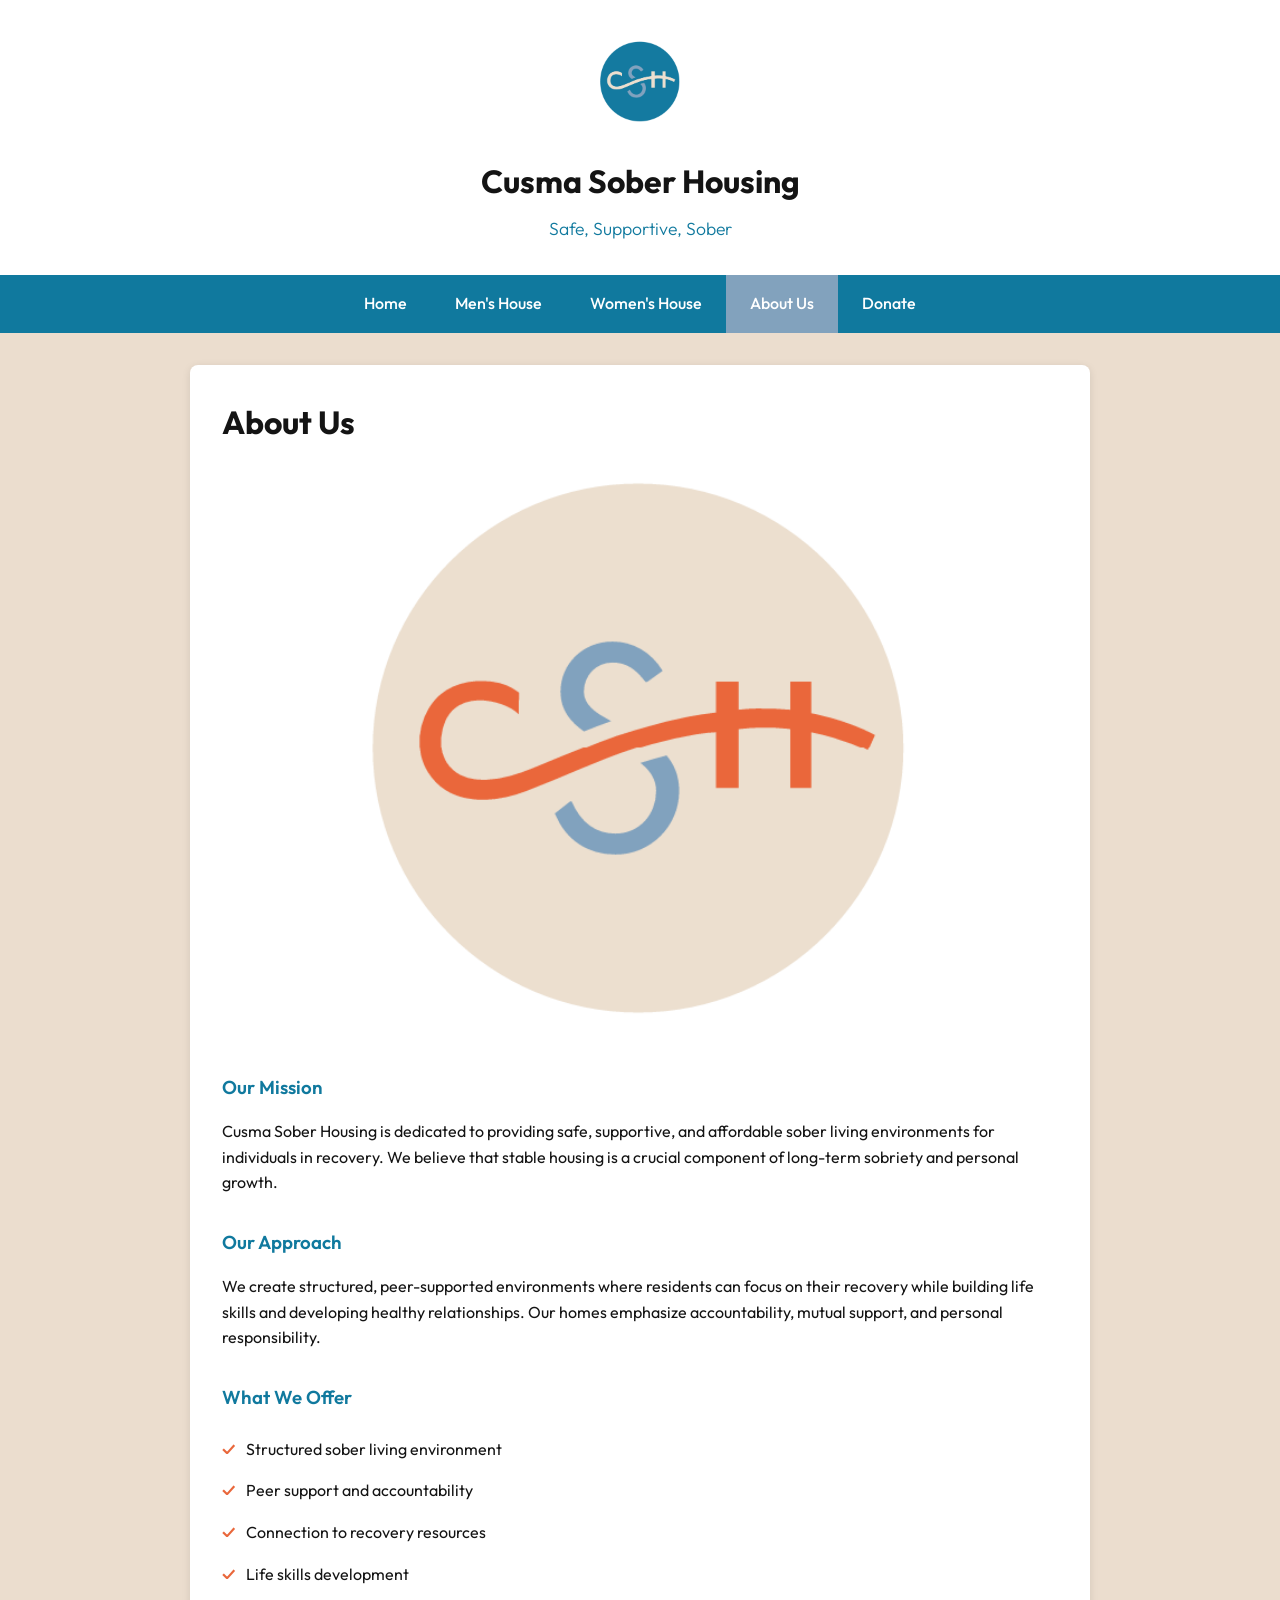
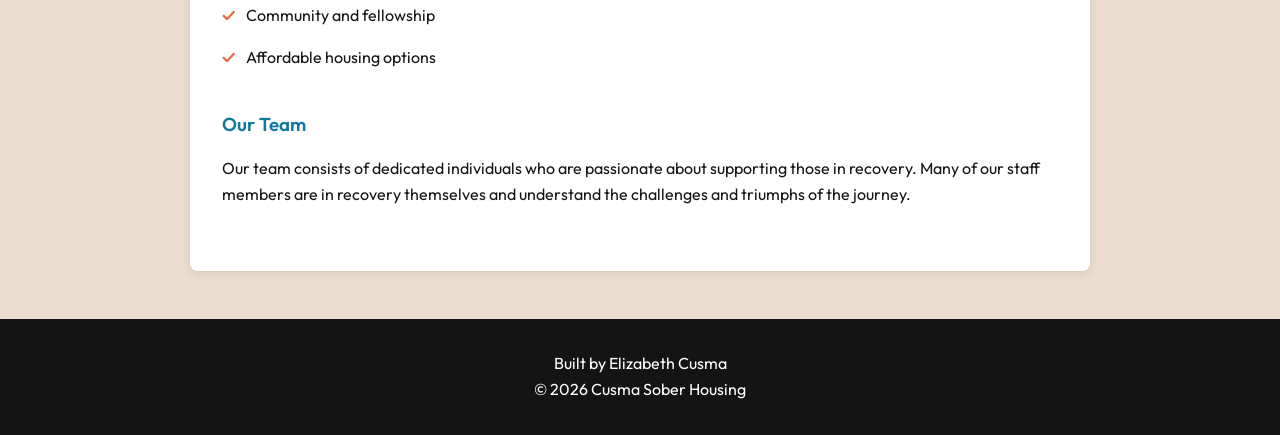
==== about.html @ 9097e98c "Splitting site into multiple html files for SEO, actual direct links that will work, saner routing, " ====
<!doctype html>
<html lang="en">
  <head>
    <meta charset="UTF-8" />
    <meta name="viewport" content="width=device-width, initial-scale=1.0" />
    <title>PAGE TITLE | Cusma Sober Housing</title>

    <link rel="icon" href="public/images/favicon.ico" />
    <link rel="stylesheet" href="public/styles.css" />

    <link rel="preconnect" href="https://fonts.googleapis.com" />
    <link rel="preconnect" href="https://fonts.gstatic.com" crossorigin />
    <link href="https://fonts.googleapis.com/css2?family=Outfit:wght@300;400;500;600;700;800&display=swap" rel="stylesheet" />
  </head>

  <body>
    <!-- Header -->
    <div class="header">
      <img src="public/images/csh-logo.png" alt="Cusma Sober Housing" class="avatar" />
      <h1>Cusma Sober Housing</h1>
      <p class="tagline">Safe, Supportive, Sober</p>
    </div>

    <!-- Nav -->
    <nav>
      <a href="index.html">Home</a>
      <a href="mens-house.html">Men's House</a>
      <a href="womens-house.html">Women's House</a>
      <a href="about.html" class="active">About Us</a>
      <a href="donate.html">Donate</a>
    </nav>

    <!-- Page Content -->
    <div class="container">
      <div class="page-content">
          <h2>About Us</h2>
          <img src="public/images/csh-tan-logo.png" alt="About Us" />

          <div class="info-section">
            <h3>Our Mission</h3>
            <p>
              Cusma Sober Housing is dedicated to providing safe, supportive,
              and affordable sober living environments for individuals in
              recovery. We believe that stable housing is a crucial component of
              long-term sobriety and personal growth.
            </p>
          </div>

          <div class="info-section">
            <h3>Our Approach</h3>
            <p>
              We create structured, peer-supported environments where residents
              can focus on their recovery while building life skills and
              developing healthy relationships. Our homes emphasize
              accountability, mutual support, and personal responsibility.
            </p>
          </div>

          <div class="info-section">
            <h3>What We Offer</h3>
            <ul class="info-list">
              <li>Structured sober living environment</li>
              <li>Peer support and accountability</li>
              <li>Connection to recovery resources</li>
              <li>Life skills development</li>
              <li>Community and fellowship</li>
              <li>Affordable housing options</li>
            </ul>
          </div>

          <div class="info-section">
            <h3>Our Team</h3>
            <p>
              Our team consists of dedicated individuals who are passionate
              about supporting those in recovery. Many of our staff members are
              in recovery themselves and understand the challenges and triumphs
              of the journey.
            </p>
          </div>
        </div>
      </div>
      
    <!-- Footer -->
    <div class="footer">
      <p>Built by Elizabeth Cusma</p>
      <p>&copy; 2026 Cusma Sober Housing</p>
    </div>

    <!-- Modal (keep this for galleries) -->
    <div id="photoModal" class="modal" onclick="closeModal()">
      <span class="close-modal">&times;</span>
      <img class="modal-content" id="modalImg" />
    </div>

    <!-- Minimal JS (only what you still need) -->
    <script>
      function openModal(galleryItem) {
        event.stopPropagation();
        const modal = document.getElementById("photoModal");
        const modalImg = document.getElementById("modalImg");
        const img = galleryItem.querySelector("img");

        modal.classList.add("active");
        modalImg.src = img.src;
      }

      function closeModal() {
        document.getElementById("photoModal").classList.remove("active");
      }

      document.addEventListener("keydown", function (e) {
        if (e.key === "Escape") closeModal();
      });
    </script>
  </body>
</html>
---- public/styles.css ----
* {
  margin: 0;
  padding: 0;
  box-sizing: border-box;
}

body {
  font-family:
    "Outfit",
    -apple-system,
    BlinkMacSystemFont,
    "Segoe UI",
    sans-serif;
  line-height: 1.6;
  color: #141414;
  background: #ebddce;
  font-weight: 400;
}

.header {
  background: #ffffff;
  padding: 2rem;
  text-align: center;
  box-shadow: 0 2px 4px rgba(0, 0, 0, 0.1);
}

.avatar {
  width: 100px;
  height: 100px;
  border-radius: 8px;
  margin-bottom: 1rem;
  object-fit: contain;
  padding: 0.5rem;
}

h1 {
  color: #141414;
  font-size: 2rem;
  margin-bottom: 0.5rem;
  font-weight: 700;
}

.tagline {
  color: #10799e;
  font-size: 1.1rem;
  font-weight: 300;
}

nav {
  background: #10799e;
  padding: 0;
  display: flex;
  justify-content: center;
  flex-wrap: wrap;
}

nav a {
  color: white;
  text-decoration: none;
  padding: 1rem 1.5rem;
  display: inline-block;
  transition: background 0.3s;
  font-weight: 500;
}

nav a:hover,
nav a.active {
  background: #82a2bd;
}

.container {
  max-width: 1400px;
  margin: 2rem auto;
  padding: 0 1rem;
}

.page {
  display: none;
}

.page.active {
  display: block;
}

.blocks-grid {
  display: grid;
  grid-template-columns: repeat(auto-fit, minmax(280px, 1fr));
  gap: 2rem;
  margin-top: 2rem;
}

.block {
  background: white;
  border-radius: 8px;
  overflow: hidden;
  box-shadow: 0 2px 8px rgba(0, 0, 0, 0.1);
  transition:
    transform 0.3s,
    box-shadow 0.3s;
  cursor: pointer;
}

.block:hover {
  transform: translateY(-4px);
  box-shadow: 0 4px 12px rgba(0, 0, 0, 0.15);
}

.block img {
  width: 100%;
  height: auto;
  object-fit: center;
}

.block-content {
  padding: 1.5rem;
}

.block h2 {
  color: #141414;
  margin-bottom: 0.5rem;
  font-weight: 700;
}

.block p {
  color: #10799e;
  font-weight: 400;
}

.page-content {
  background: white;
  padding: 2rem;
  border-radius: 8px;
  box-shadow: 0 2px 8px rgba(0, 0, 0, 0.1);
  width: 75%;
  max-width: 900px;
  margin: 0 auto;
}

.page-content h2 {
  color: #141414;
  margin-bottom: 1rem;
  font-size: 2rem;
  font-weight: 700;
}

.page-content img {
  display: block;
  width: 75%;
  max-width: 600px;
  border-radius: 8px;
  margin: 1rem auto;
}

.info-section {
  margin: 2rem 0;
}

.info-section h3 {
  color: #10799e;
  margin-bottom: 1rem;
  font-weight: 600;
}

.info-section p {
  font-weight: 400;
}

.info-list {
  list-style: none;
  padding-left: 0;
}

.info-list li {
  padding: 0.5rem 0;
  padding-left: 1.5rem;
  position: relative;
}

.info-list li:before {
  content: "✓";
  position: absolute;
  left: 0;
  color: #e9673b;
  font-weight: bold;
}

.footer {
  background: #141414;
  color: white;
  text-align: center;
  padding: 2rem;
  margin-top: 3rem;
}

.footer a {
  color: #82a2bd;
  text-decoration: none;
}

.footer a:hover {
  text-decoration: underline;
}

.donate-btn {
  background: #e9673b;
  color: white;
  padding: 1rem 2rem;
  border: none;
  border-radius: 4px;
  font-size: 1.1rem;
  cursor: pointer;
  transition: background 0.3s;
  margin-top: 1rem;
  font-weight: 600;
  font-family: "Outfit", sans-serif;
}

.donate-btn:hover {
  background: #10799e;
}

.photo-gallery {
  margin: 2rem 0;
}

.gallery-grid {
  display: grid;
  grid-template-columns: repeat(auto-fit, minmax(250px, 1fr));
  gap: 1rem;
  margin-top: 1rem;
}

.gallery-item {
  position: relative;
  overflow: hidden;
  border-radius: 8px;
  box-shadow: 0 2px 8px rgba(0, 0, 0, 0.1);
  aspect-ratio: 4/3;
  cursor: pointer;
  transition: transform 0.3s;
  background: #e8dfd4;
}

.gallery-item:hover {
  transform: scale(1.05);
}

.gallery-item img {
  width: 100%;
  height: 100%;
  object-fit: contain;
  object-position: center;
  display: block;
}

.gallery-caption {
  position: absolute;
  bottom: 0;
  left: 0;
  right: 0;
  background: rgba(0, 0, 0, 0.7);
  color: white;
  padding: 0.5rem;
  font-size: 0.9rem;
  text-align: center;
}

.modal {
  display: none;
  position: fixed;
  z-index: 1000;
  left: 0;
  top: 0;
  width: 100%;
  height: 100%;
  background-color: rgba(0, 0, 0, 0.9);
}

.modal.active {
  display: flex;
  align-items: center;
  justify-content: center;
}

.modal-content {
  max-width: 90%;
  max-height: 90%;
  object-fit: contain;
}

.close-modal {
  position: absolute;
  top: 20px;
  right: 35px;
  color: #f1f1f1;
  font-size: 40px;
  font-weight: bold;
  cursor: pointer;
}

.close-modal:hover {
  color: #bbb;
}
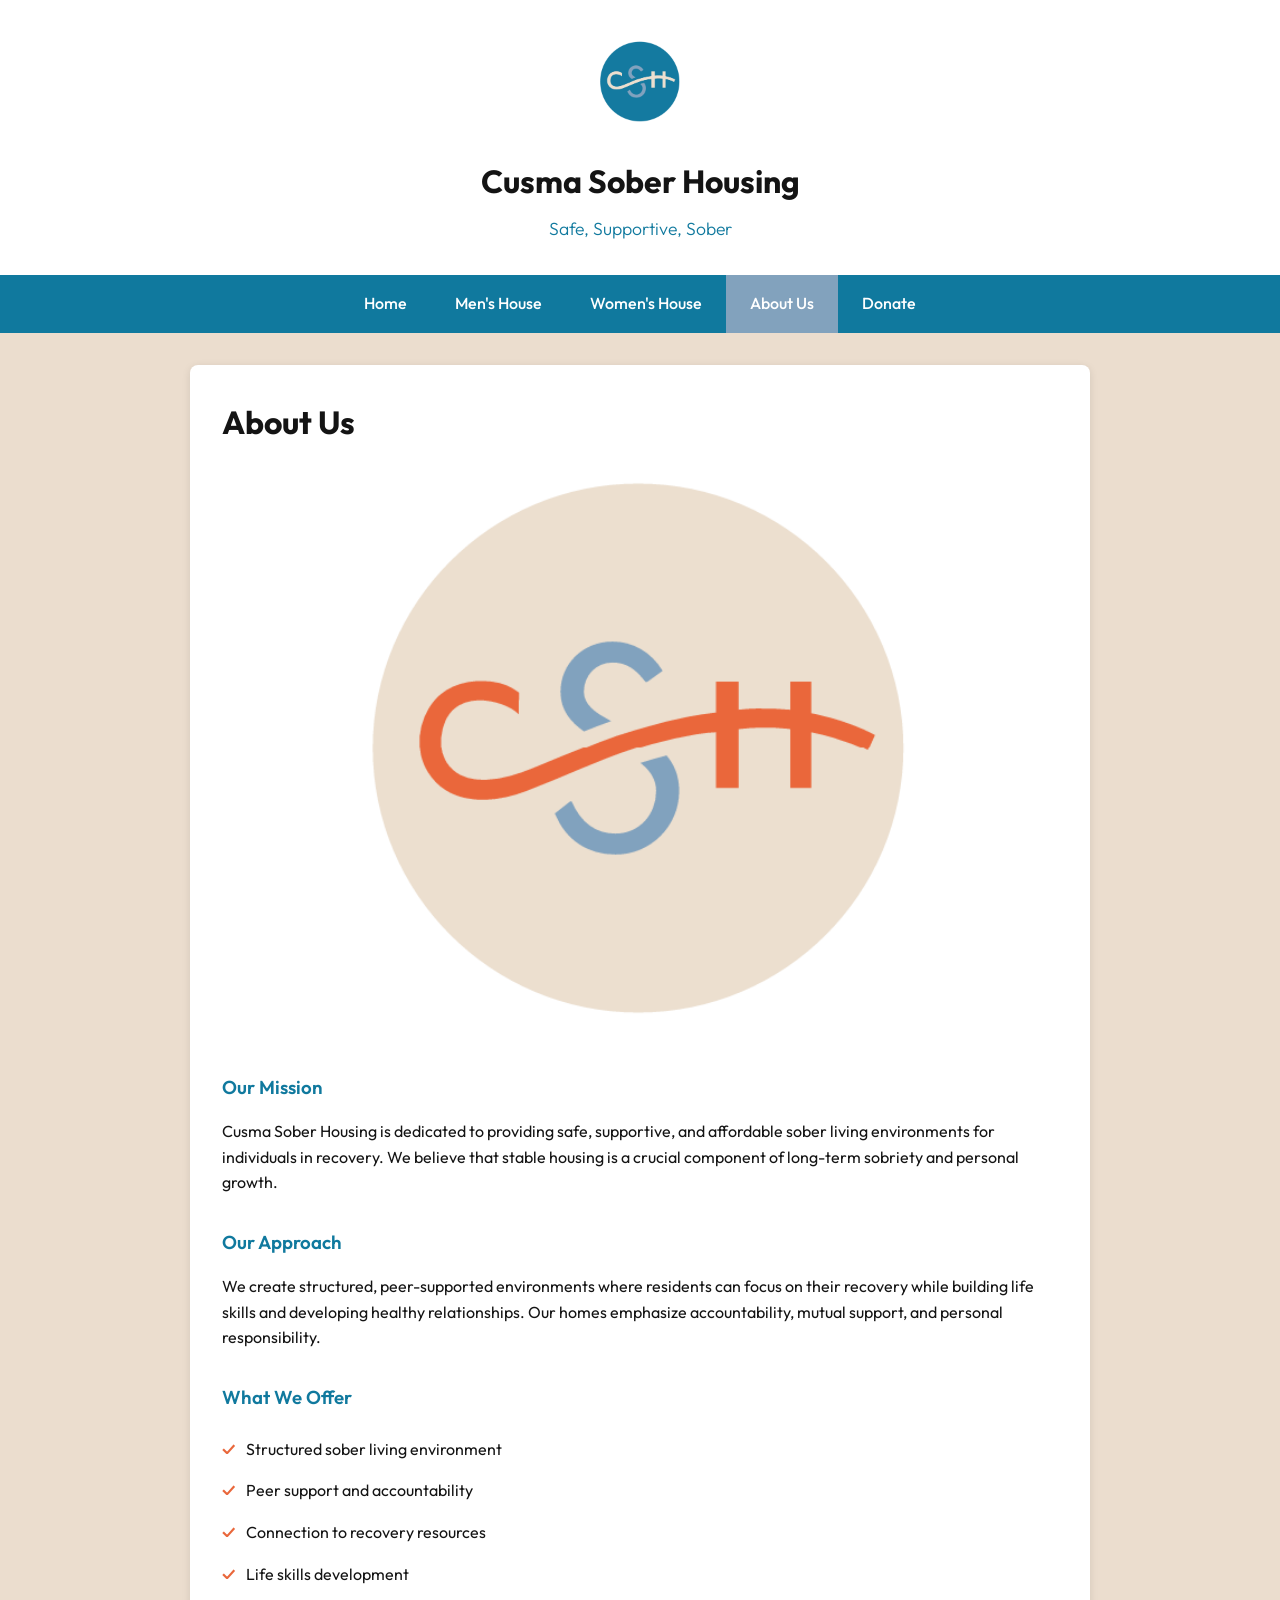
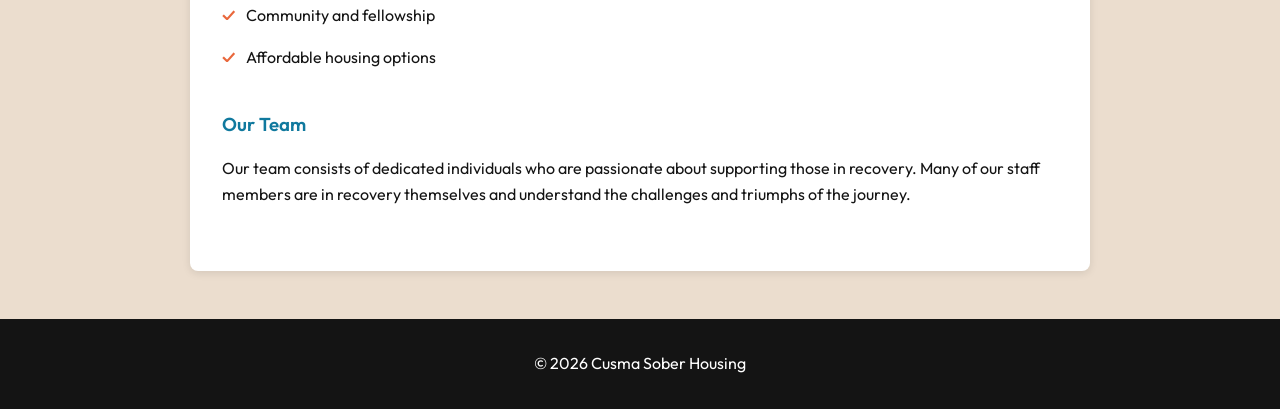
==== commit 3660baa4: "Clean up footer, make contact info more prominent" ====
--- a/about.html
+++ b/about.html
@@ -3,7 +3,7 @@
   <head>
     <meta charset="UTF-8" />
     <meta name="viewport" content="width=device-width, initial-scale=1.0" />
-    <title>PAGE TITLE | Cusma Sober Housing</title>
+    <title>About | Cusma Sober Housing</title>
 
     <link rel="icon" href="public/images/favicon.ico" />
     <link rel="stylesheet" href="public/styles.css" />
@@ -11,7 +11,8 @@
     <link rel="preconnect" href="https://fonts.googleapis.com" />
     <link rel="preconnect" href="https://fonts.gstatic.com" crossorigin />
     <link href="https://fonts.googleapis.com/css2?family=Outfit:wght@300;400;500;600;700;800&display=swap" rel="stylesheet" />
-  </head>
+    <script src="public/js/main.js" defer></script>
+</head>
 
   <body>
     <!-- Header -->
@@ -82,7 +83,6 @@
       
     <!-- Footer -->
     <div class="footer">
-      <p>Built by Elizabeth Cusma</p>
       <p>&copy; 2026 Cusma Sober Housing</p>
     </div>
 
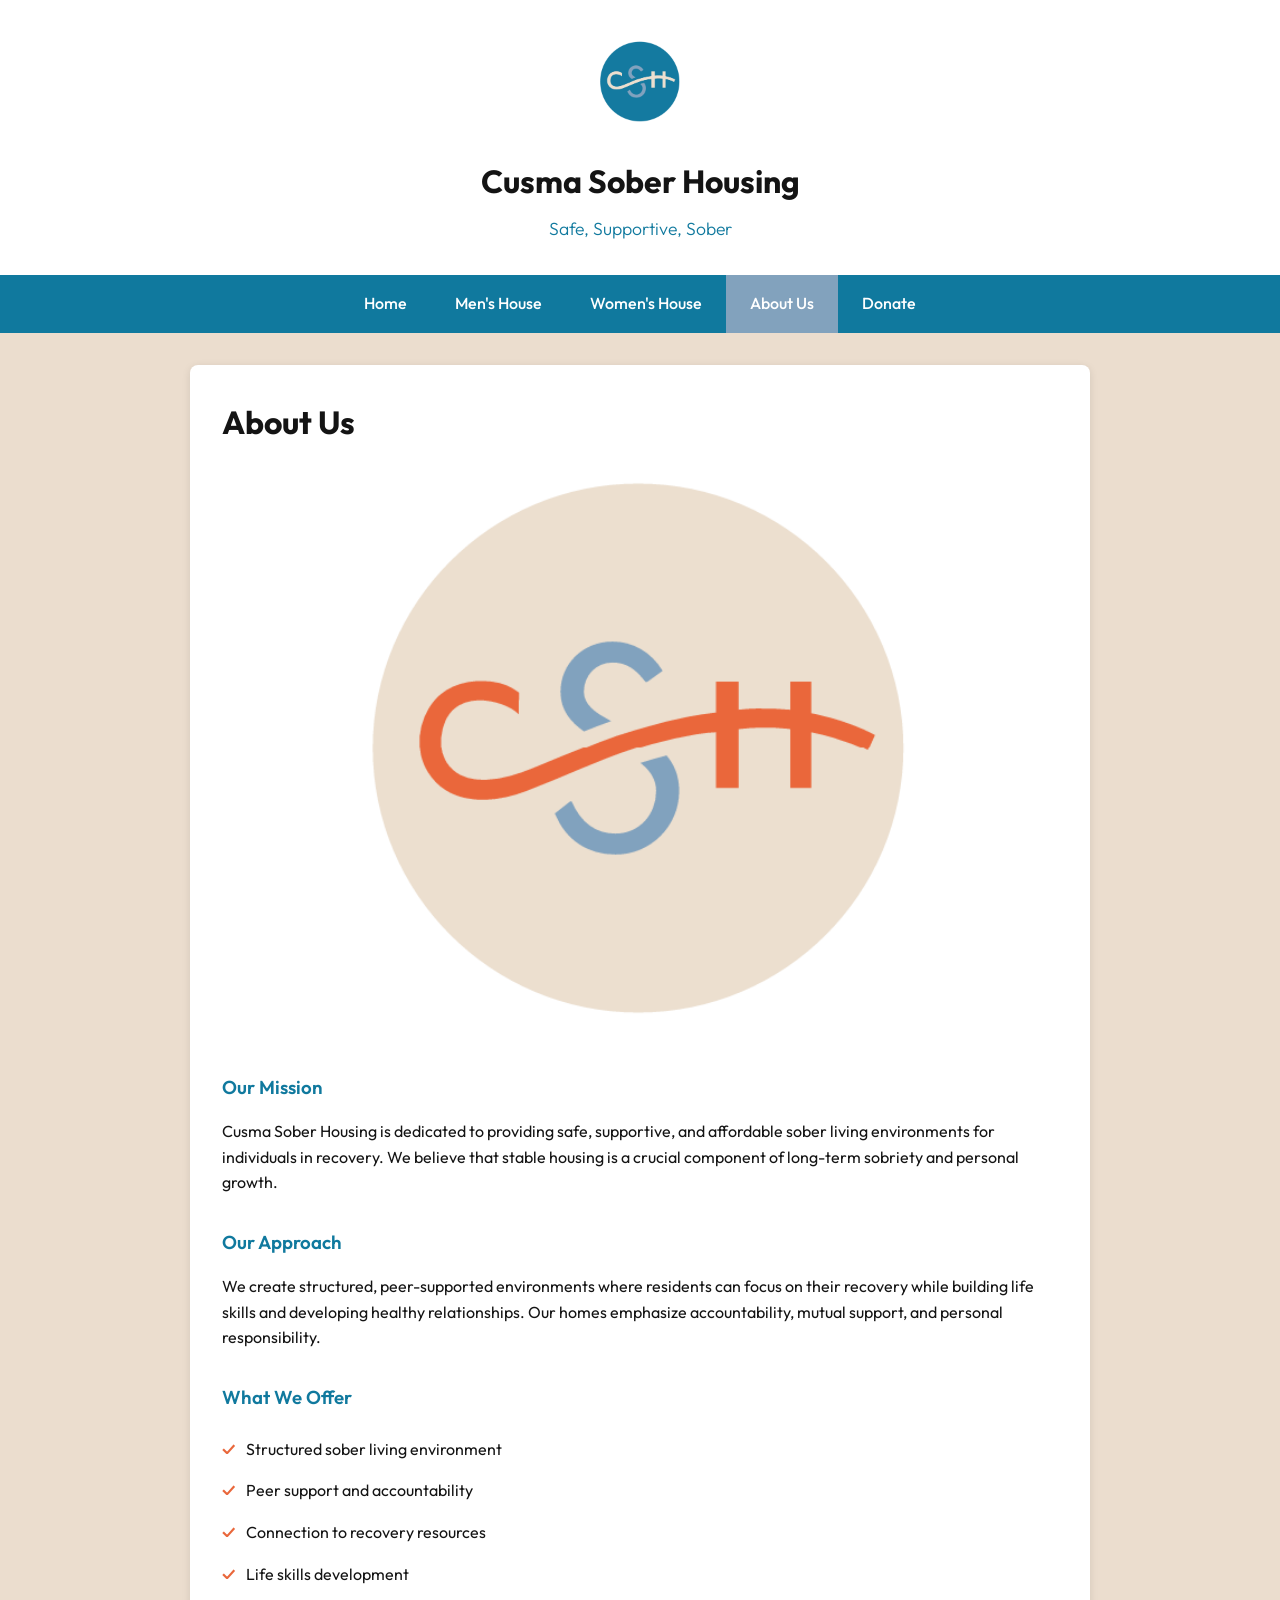
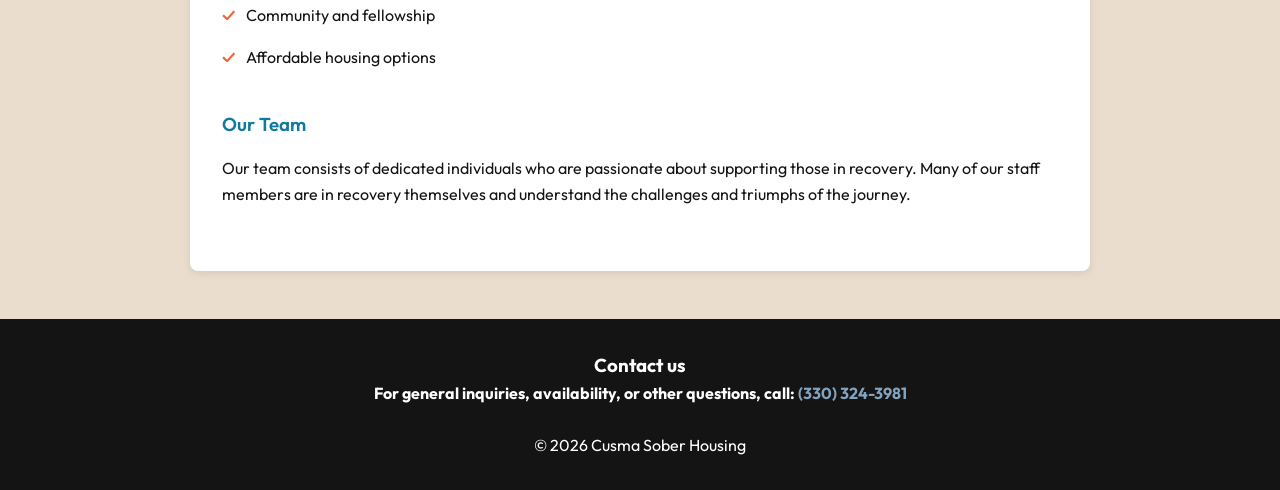
==== commit 85a81faf: "Massive overhaul to womens' house photos. Cleaned up JS snippets from html files by putting them in " ====
--- a/about.html
+++ b/about.html
@@ -10,14 +10,21 @@
 
     <link rel="preconnect" href="https://fonts.googleapis.com" />
     <link rel="preconnect" href="https://fonts.gstatic.com" crossorigin />
-    <link href="https://fonts.googleapis.com/css2?family=Outfit:wght@300;400;500;600;700;800&display=swap" rel="stylesheet" />
+    <link
+      href="https://fonts.googleapis.com/css2?family=Outfit:wght@300;400;500;600;700;800&display=swap"
+      rel="stylesheet"
+    />
     <script src="public/js/main.js" defer></script>
-</head>
+  </head>
 
   <body>
     <!-- Header -->
     <div class="header">
-      <img src="public/images/csh-logo.png" alt="Cusma Sober Housing" class="avatar" />
+      <img
+        src="public/images/csh-logo.png"
+        alt="Cusma Sober Housing"
+        class="avatar"
+      />
       <h1>Cusma Sober Housing</h1>
       <p class="tagline">Safe, Supportive, Sober</p>
     </div>
@@ -34,83 +41,69 @@
     <!-- Page Content -->
     <div class="container">
       <div class="page-content">
-          <h2>About Us</h2>
-          <img src="public/images/csh-tan-logo.png" alt="About Us" />
+        <h2>About Us</h2>
+        <img src="public/images/csh-tan-logo.png" alt="About Us" />
 
-          <div class="info-section">
-            <h3>Our Mission</h3>
-            <p>
-              Cusma Sober Housing is dedicated to providing safe, supportive,
-              and affordable sober living environments for individuals in
-              recovery. We believe that stable housing is a crucial component of
-              long-term sobriety and personal growth.
-            </p>
-          </div>
+        <div class="info-section">
+          <h3>Our Mission</h3>
+          <p>
+            Cusma Sober Housing is dedicated to providing safe, supportive, and
+            affordable sober living environments for individuals in recovery. We
+            believe that stable housing is a crucial component of long-term
+            sobriety and personal growth.
+          </p>
+        </div>
 
-          <div class="info-section">
-            <h3>Our Approach</h3>
-            <p>
-              We create structured, peer-supported environments where residents
-              can focus on their recovery while building life skills and
-              developing healthy relationships. Our homes emphasize
-              accountability, mutual support, and personal responsibility.
-            </p>
-          </div>
+        <div class="info-section">
+          <h3>Our Approach</h3>
+          <p>
+            We create structured, peer-supported environments where residents
+            can focus on their recovery while building life skills and
+            developing healthy relationships. Our homes emphasize
+            accountability, mutual support, and personal responsibility.
+          </p>
+        </div>
 
-          <div class="info-section">
-            <h3>What We Offer</h3>
-            <ul class="info-list">
-              <li>Structured sober living environment</li>
-              <li>Peer support and accountability</li>
-              <li>Connection to recovery resources</li>
-              <li>Life skills development</li>
-              <li>Community and fellowship</li>
-              <li>Affordable housing options</li>
-            </ul>
-          </div>
+        <div class="info-section">
+          <h3>What We Offer</h3>
+          <ul class="info-list">
+            <li>Structured sober living environment</li>
+            <li>Peer support and accountability</li>
+            <li>Connection to recovery resources</li>
+            <li>Life skills development</li>
+            <li>Community and fellowship</li>
+            <li>Affordable housing options</li>
+          </ul>
+        </div>
 
-          <div class="info-section">
-            <h3>Our Team</h3>
-            <p>
-              Our team consists of dedicated individuals who are passionate
-              about supporting those in recovery. Many of our staff members are
-              in recovery themselves and understand the challenges and triumphs
-              of the journey.
-            </p>
-          </div>
+        <div class="info-section">
+          <h3>Our Team</h3>
+          <p>
+            Our team consists of dedicated individuals who are passionate about
+            supporting those in recovery. Many of our staff members are in
+            recovery themselves and understand the challenges and triumphs of
+            the journey.
+          </p>
         </div>
       </div>
-      
+    </div>
+
     <!-- Footer -->
-    <div class="footer">
+        <div class="footer">
+      <h3>Contact us</h3>
+      <h4>
+        For general inquiries, availability, or other questions, call:
+        <span
+          class="phone"
+          data-user="330"
+          data-mid="324"
+          data-end="3981"
+        ></span>
+      </h4>
+
+      <br />
       <p>&copy; 2026 Cusma Sober Housing</p>
     </div>
 
-    <!-- Modal (keep this for galleries) -->
-    <div id="photoModal" class="modal" onclick="closeModal()">
-      <span class="close-modal">&times;</span>
-      <img class="modal-content" id="modalImg" />
-    </div>
-
-    <!-- Minimal JS (only what you still need) -->
-    <script>
-      function openModal(galleryItem) {
-        event.stopPropagation();
-        const modal = document.getElementById("photoModal");
-        const modalImg = document.getElementById("modalImg");
-        const img = galleryItem.querySelector("img");
-
-        modal.classList.add("active");
-        modalImg.src = img.src;
-      }
-
-      function closeModal() {
-        document.getElementById("photoModal").classList.remove("active");
-      }
-
-      document.addEventListener("keydown", function (e) {
-        if (e.key === "Escape") closeModal();
-      });
-    </script>
   </body>
-</html>+</html>
